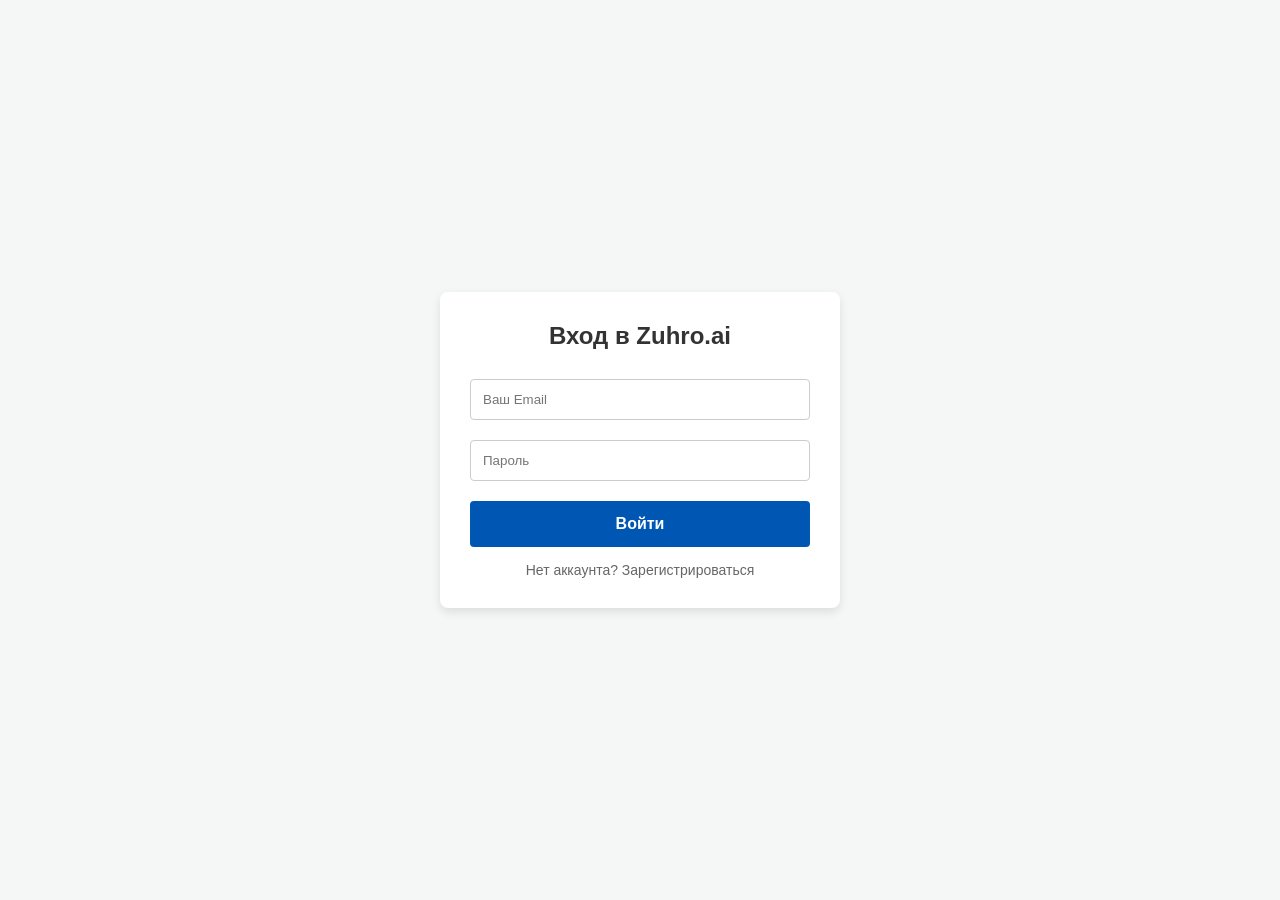
==== index.html @ bb4956e9 "Rename login.html to index.html" ====
<!DOCTYPE html>
<html lang="ru">
<head>
    <meta charset="UTF-8">
    <meta name="viewport" content="width=device-width, initial-scale=1.0">
    <title>Zuhro.ai - Вход в систему</title>
    <style>
        body { font-family: Arial, sans-serif; background-color: #f4f7f6; display: flex; justify-content: center; align-items: center; height: 100vh; margin: 0; }
        .login-box { background: white; padding: 30px; border-radius: 8px; box-shadow: 0 4px 10px rgba(0,0,0,0.1); width: 100%; max-width: 400px; box-sizing: border-box; }
        h2 { text-align: center; color: #333; margin-top: 0; }
        input { width: 100%; padding: 12px; margin: 10px 0; border: 1px solid #ccc; border-radius: 4px; box-sizing: border-box; }
        button { background-color: #0056b3; color: white; border: none; padding: 14px; border-radius: 4px; cursor: pointer; font-size: 16px; width: 100%; margin-top: 10px; font-weight: bold; }
        button:hover { background-color: #004494; }
        .toggle-text { text-align: center; margin-top: 15px; font-size: 14px; color: #666; cursor: pointer; }
        .toggle-text:hover { color: #0056b3; text-decoration: underline; }
    </style>
</head>
<body>

    <div class="login-box">
        <h2>Вход в Zuhro.ai</h2>
        <input type="email" placeholder="Ваш Email" required>
        <input type="password" placeholder="Пароль" required>
        <button onclick="alert('Данные готовы к отправке на сервер!')">Войти</button>
        <div class="toggle-text">Нет аккаунта? Зарегистрироваться</div>
    </div>

</body>
</html>
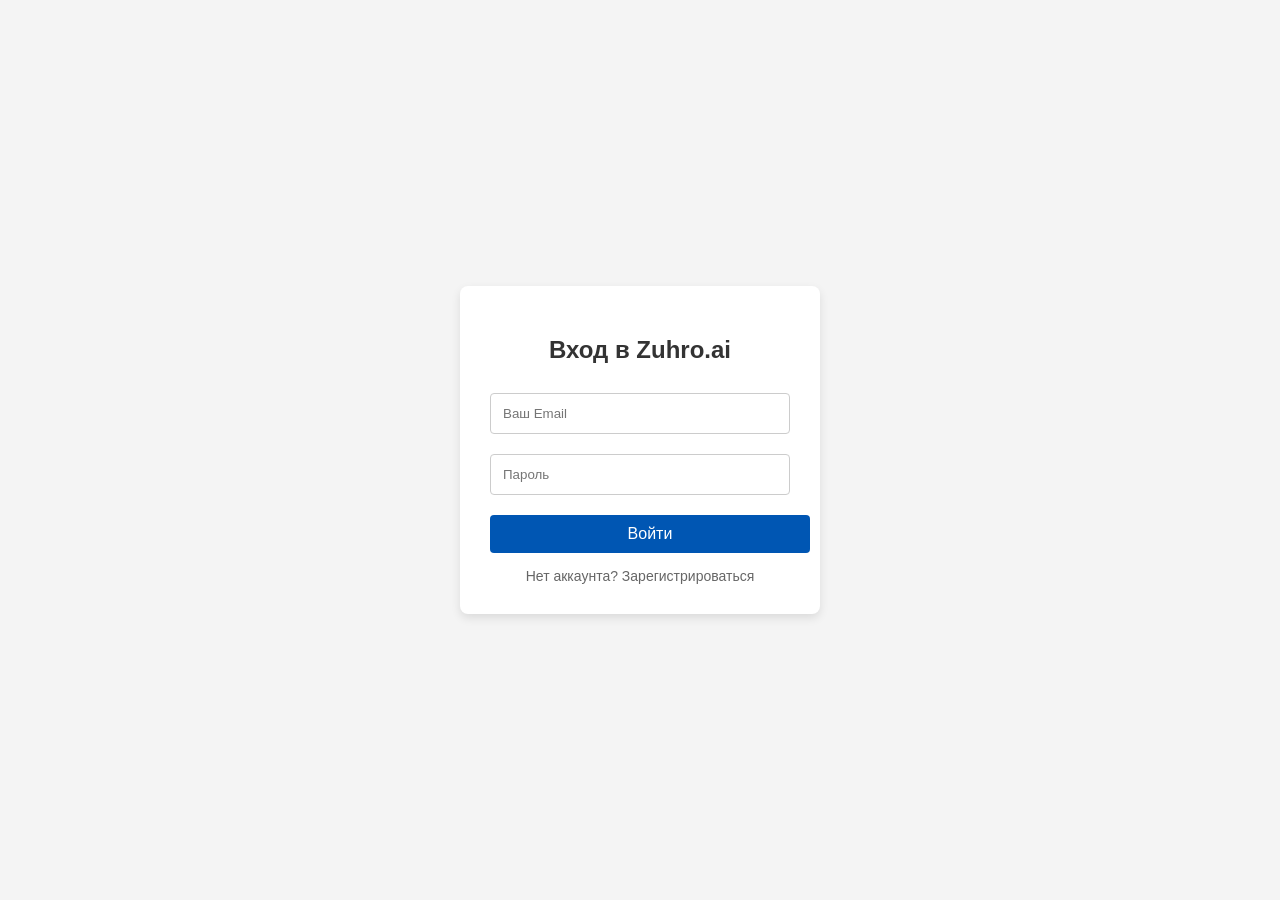
==== commit 67adcd5c: "Update index.html" ====
--- a/index.html
+++ b/index.html
@@ -2,29 +2,23 @@
 <html lang="ru">
 <head>
     <meta charset="UTF-8">
-    <meta name="viewport" content="width=device-width, initial-scale=1.0">
-    <title>Zuhro.ai - Вход в систему</title>
+    <title>Вход в Zuhro.ai</title>
     <style>
-        body { font-family: Arial, sans-serif; background-color: #f4f7f6; display: flex; justify-content: center; align-items: center; height: 100vh; margin: 0; }
-        .login-box { background: white; padding: 30px; border-radius: 8px; box-shadow: 0 4px 10px rgba(0,0,0,0.1); width: 100%; max-width: 400px; box-sizing: border-box; }
-        h2 { text-align: center; color: #333; margin-top: 0; }
+        body { font-family: Arial, sans-serif; background-color: #f4f4f4; display: flex; justify-content: center; align-items: center; height: 100vh; margin: 0; }
+        .login-box { background: white; padding: 30px; border-radius: 8px; box-shadow: 0 4px 10px rgba(0,0,0,0.1); width: 300px; }
+        h2 { text-align: center; color: #333; }
         input { width: 100%; padding: 12px; margin: 10px 0; border: 1px solid #ccc; border-radius: 4px; box-sizing: border-box; }
-        button { background-color: #0056b3; color: white; border: none; padding: 14px; border-radius: 4px; cursor: pointer; font-size: 16px; width: 100%; margin-top: 10px; font-weight: bold; }
-        button:hover { background-color: #004494; }
-        .toggle-text { text-align: center; margin-top: 15px; font-size: 14px; color: #666; cursor: pointer; }
-        .toggle-text:hover { color: #0056b3; text-decoration: underline; }
+        .btn { display: block; width: 100%; padding: 10px; background-color: #0056b3; color: white; text-align: center; border-radius: 4px; text-decoration: none; cursor: pointer; margin-top: 10px; }
+        .toggle-text { text-align: center; margin-top: 15px; font-size: 14px; color: #666; }
     </style>
 </head>
 <body>
-
     <div class="login-box">
         <h2>Вход в Zuhro.ai</h2>
-        <input type="email" placeholder="Ваш Email" required>
-        <input type="password" placeholder="Пароль" required>
-        <button onclick="alert('Данные готовы к отправке на сервер!')">Войти</button>
+        <input type="email" placeholder="Ваш Email">
+        <input type="password" placeholder="Пароль">
+        <a href="dashboard.html" class="btn">Войти</a>
         <div class="toggle-text">Нет аккаунта? Зарегистрироваться</div>
     </div>
-
 </body>
 </html>
-
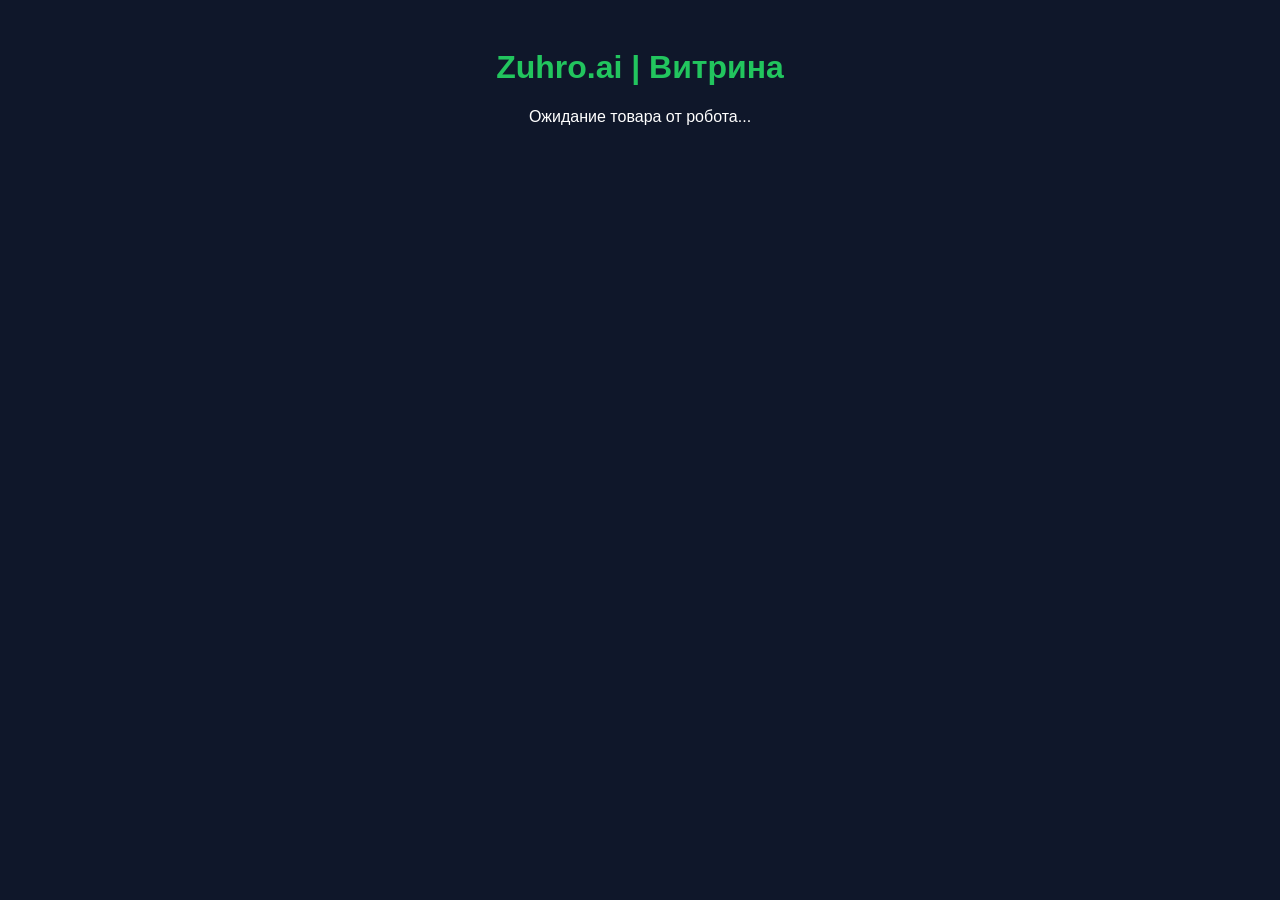
==== commit c76881cb: "Update index.html" ====
--- a/index.html
+++ b/index.html
@@ -2,23 +2,33 @@
 <html lang="ru">
 <head>
     <meta charset="UTF-8">
-    <title>Вход в Zuhro.ai</title>
+    <title>Zuhro.ai | Магазин</title>
     <style>
-        body { font-family: Arial, sans-serif; background-color: #f4f4f4; display: flex; justify-content: center; align-items: center; height: 100vh; margin: 0; }
-        .login-box { background: white; padding: 30px; border-radius: 8px; box-shadow: 0 4px 10px rgba(0,0,0,0.1); width: 300px; }
-        h2 { text-align: center; color: #333; }
-        input { width: 100%; padding: 12px; margin: 10px 0; border: 1px solid #ccc; border-radius: 4px; box-sizing: border-box; }
-        .btn { display: block; width: 100%; padding: 10px; background-color: #0056b3; color: white; text-align: center; border-radius: 4px; text-decoration: none; cursor: pointer; margin-top: 10px; }
-        .toggle-text { text-align: center; margin-top: 15px; font-size: 14px; color: #666; }
+        body { font-family: sans-serif; background: #0f172a; color: white; padding: 20px; }
+        .product-card { background: #1e293b; padding: 20px; border-radius: 12px; margin-top: 20px; border: 1px solid #334155; }
+        h1 { text-align: center; color: #22c55e; }
     </style>
 </head>
 <body>
-    <div class="login-box">
-        <h2>Вход в Zuhro.ai</h2>
-        <input type="email" placeholder="Ваш Email">
-        <input type="password" placeholder="Пароль">
-        <a href="dashboard.html" class="btn">Войти</a>
-        <div class="toggle-text">Нет аккаунта? Зарегистрироваться</div>
-    </div>
+
+<h1>Zuhro.ai | Витрина</h1>
+<div id="product-display">
+    <p style="text-align:center;">Ожидание товара от робота...</p>
+</div>
+
+<script>
+    // Робот проверяет, есть ли новый товар
+    const data = localStorage.getItem('zuhro_product');
+    if (data) {
+        const product = JSON.parse(data);
+        document.getElementById('product-display').innerHTML = `
+            <div class="product-card">
+                <h3>${product.name}</h3>
+                <p style="white-space: pre-line;">${product.description}</p>
+                <button style="width:100%; padding:10px; background:#22c55e; border:none; color:white; border-radius:5px;">Купить сейчас</button>
+            </div>
+        `;
+    }
+</script>
 </body>
 </html>
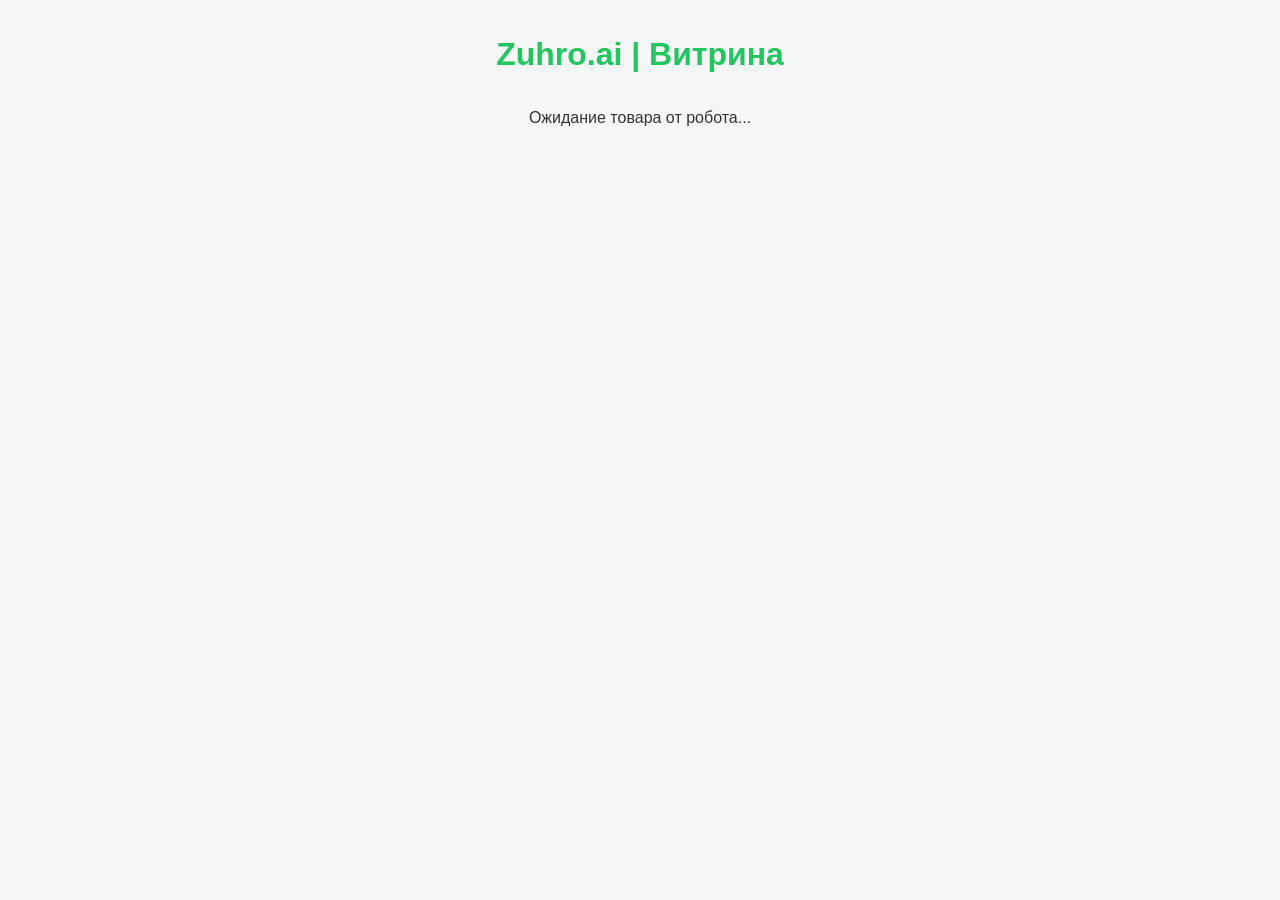
==== commit 04eeb49e: "Update index.html" ====
--- a/index.html
+++ b/index.html
@@ -2,33 +2,39 @@
 <html lang="ru">
 <head>
     <meta charset="UTF-8">
+    <meta name="viewport" content="width=device-width, initial-scale=1.0">
     <title>Zuhro.ai | Магазин</title>
     <style>
-        body { font-family: sans-serif; background: #0f172a; color: white; padding: 20px; }
-        .product-card { background: #1e293b; padding: 20px; border-radius: 12px; margin-top: 20px; border: 1px solid #334155; }
-        h1 { text-align: center; color: #22c55e; }
+        body { font-family: 'Segoe UI', Tahoma, Geneva, Verdana, sans-serif; background: #f4f7f6; color: #333; margin: 0; padding: 15px; }
+        h1 { text-align: center; color: #22c55e; margin-bottom: 20px; }
+        #product-display { display: flex; flex-wrap: wrap; justify-content: center; gap: 15px; }
+        .product-card { background: white; border-radius: 16px; padding: 15px; width: 100%; max-width: 320px; box-shadow: 0 4px 15px rgba(0,0,0,0.1); border: 1px solid #eee; }
+        .product-card h3 { margin: 0 0 10px 0; color: #1e293b; }
+        .product-card p { color: #64748b; font-size: 0.9em; white-space: pre-line; }
+        .btn-buy { width: 100%; padding: 12px; background: #22c55e; border: none; border-radius: 10px; color: white; font-weight: bold; cursor: pointer; transition: 0.3s; }
+        .btn-buy:hover { background: #16a34a; }
     </style>
 </head>
 <body>
 
 <h1>Zuhro.ai | Витрина</h1>
 <div id="product-display">
-    <p style="text-align:center;">Ожидание товара от робота...</p>
+    <p>Ожидание товара от робота...</p>
 </div>
 
 <script>
-    // Робот проверяет, есть ли новый товар
     const data = localStorage.getItem('zuhro_product');
     if (data) {
         const product = JSON.parse(data);
         document.getElementById('product-display').innerHTML = `
             <div class="product-card">
                 <h3>${product.name}</h3>
-                <p style="white-space: pre-line;">${product.description}</p>
-                <button style="width:100%; padding:10px; background:#22c55e; border:none; color:white; border-radius:5px;">Купить сейчас</button>
+                <p>${product.description}</p>
+                <button class="btn-buy">Купить сейчас</button>
             </div>
         `;
     }
 </script>
 </body>
 </html>
+
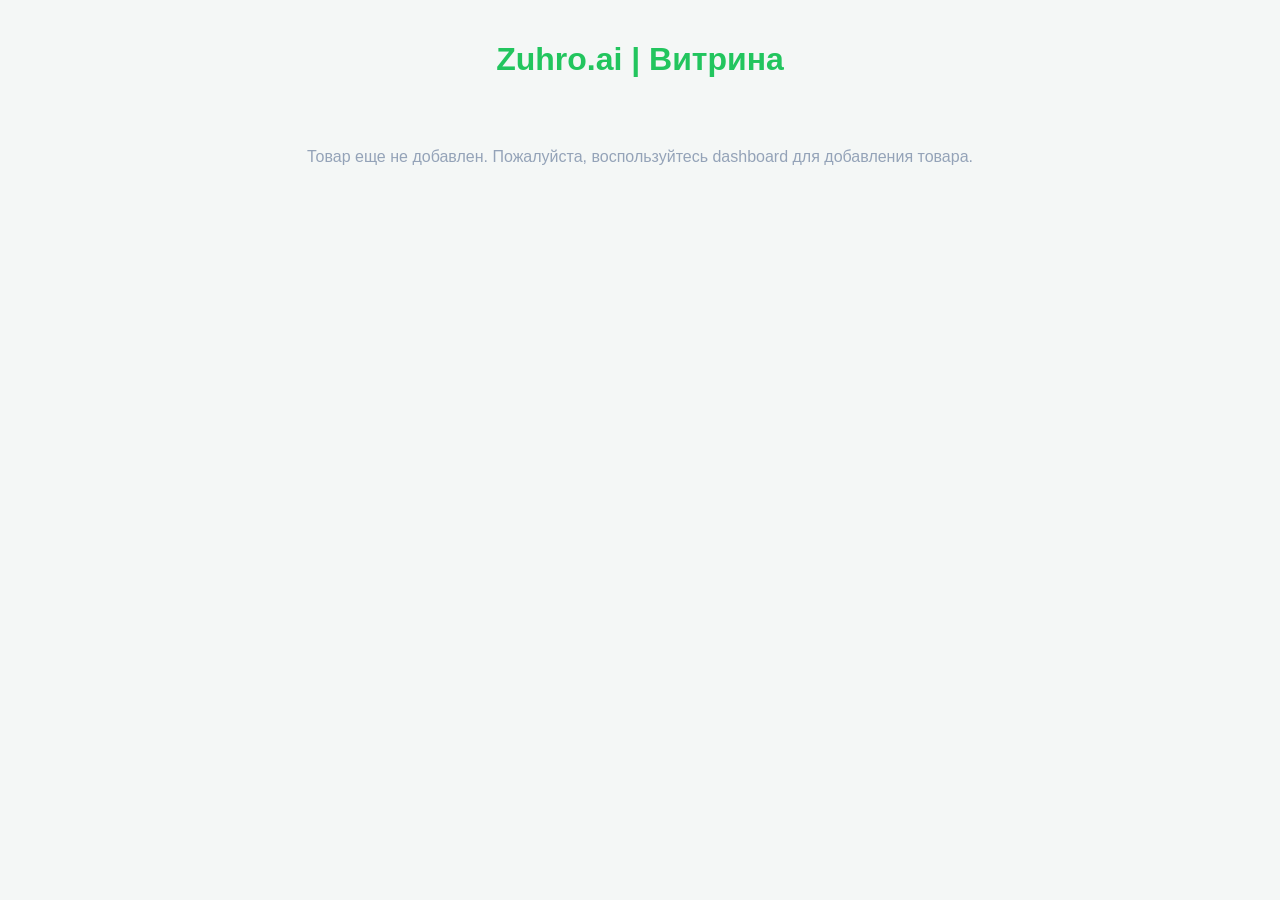
==== commit 3334aa97: "Update index.html" ====
--- a/index.html
+++ b/index.html
@@ -3,38 +3,47 @@
 <head>
     <meta charset="UTF-8">
     <meta name="viewport" content="width=device-width, initial-scale=1.0">
-    <title>Zuhro.ai | Магазин</title>
+    <title>Zuhro.ai | Витрина</title>
     <style>
-        body { font-family: 'Segoe UI', Tahoma, Geneva, Verdana, sans-serif; background: #f4f7f6; color: #333; margin: 0; padding: 15px; }
+        body { font-family: 'Segoe UI', Tahoma, Geneva, Verdana, sans-serif; background: #f4f7f6; color: #333; margin: 0; padding: 20px; }
         h1 { text-align: center; color: #22c55e; margin-bottom: 20px; }
         #product-display { display: flex; flex-wrap: wrap; justify-content: center; gap: 15px; }
-        .product-card { background: white; border-radius: 16px; padding: 15px; width: 100%; max-width: 320px; box-shadow: 0 4px 15px rgba(0,0,0,0.1); border: 1px solid #eee; }
+        .product-card { background: white; border-radius: 16px; padding: 15px; width: 100%; max-width: 320px; box-shadow: 0 4px 6px rgba(0,0,0,0.1); }
         .product-card h3 { margin: 0 0 10px 0; color: #1e293b; }
         .product-card p { color: #64748b; font-size: 0.9em; white-space: pre-line; }
-        .btn-buy { width: 100%; padding: 12px; background: #22c55e; border: none; border-radius: 10px; color: white; font-weight: bold; cursor: pointer; transition: 0.3s; }
+        .btn-buy { width: 100%; padding: 12px; background: #22c55e; border: none; border-radius: 10px; color: white; font-weight: bold; cursor: pointer; margin-top: 10px; }
         .btn-buy:hover { background: #16a34a; }
+        .no-data { text-align: center; color: #94a3b8; margin-top: 50px; }
     </style>
 </head>
 <body>
 
-<h1>Zuhro.ai | Витрина</h1>
-<div id="product-display">
-    <p>Ожидание товара от робота...</p>
-</div>
+    <h1>Zuhro.ai | Витрина</h1>
+    <div id="product-display">
+        <p class="no-data">Загрузка данных товара...</p>
+    </div>
 
-<script>
-    const data = localStorage.getItem('zuhro_product');
-    if (data) {
-        const product = JSON.parse(data);
-        document.getElementById('product-display').innerHTML = `
-            <div class="product-card">
-                <h3>${product.name}</h3>
-                <p>${product.description}</p>
-                <button class="btn-buy">Купить сейчас</button>
-            </div>
-        `;
-    }
-</script>
+    <script>
+        const data = localStorage.getItem('zuhro_product');
+        const display = document.getElementById('product-display');
+
+        if (data) {
+            try {
+                const product = JSON.parse(data);
+                display.innerHTML = `
+                    <div class="product-card">
+                        <h3>${product.name}</h3>
+                        <p>${product.description}</p>
+                        <button class="btn-buy">Купить сейчас</button>
+                    </div>
+                `;
+            } catch (e) {
+                display.innerHTML = '<p class="no-data">Ошибка при чтении данных товара.</p>';
+            }
+        } else {
+            display.innerHTML = '<p class="no-data">Товар еще не добавлен. Пожалуйста, воспользуйтесь dashboard для добавления товара.</p>';
+        }
+    </script>
 </body>
 </html>
 
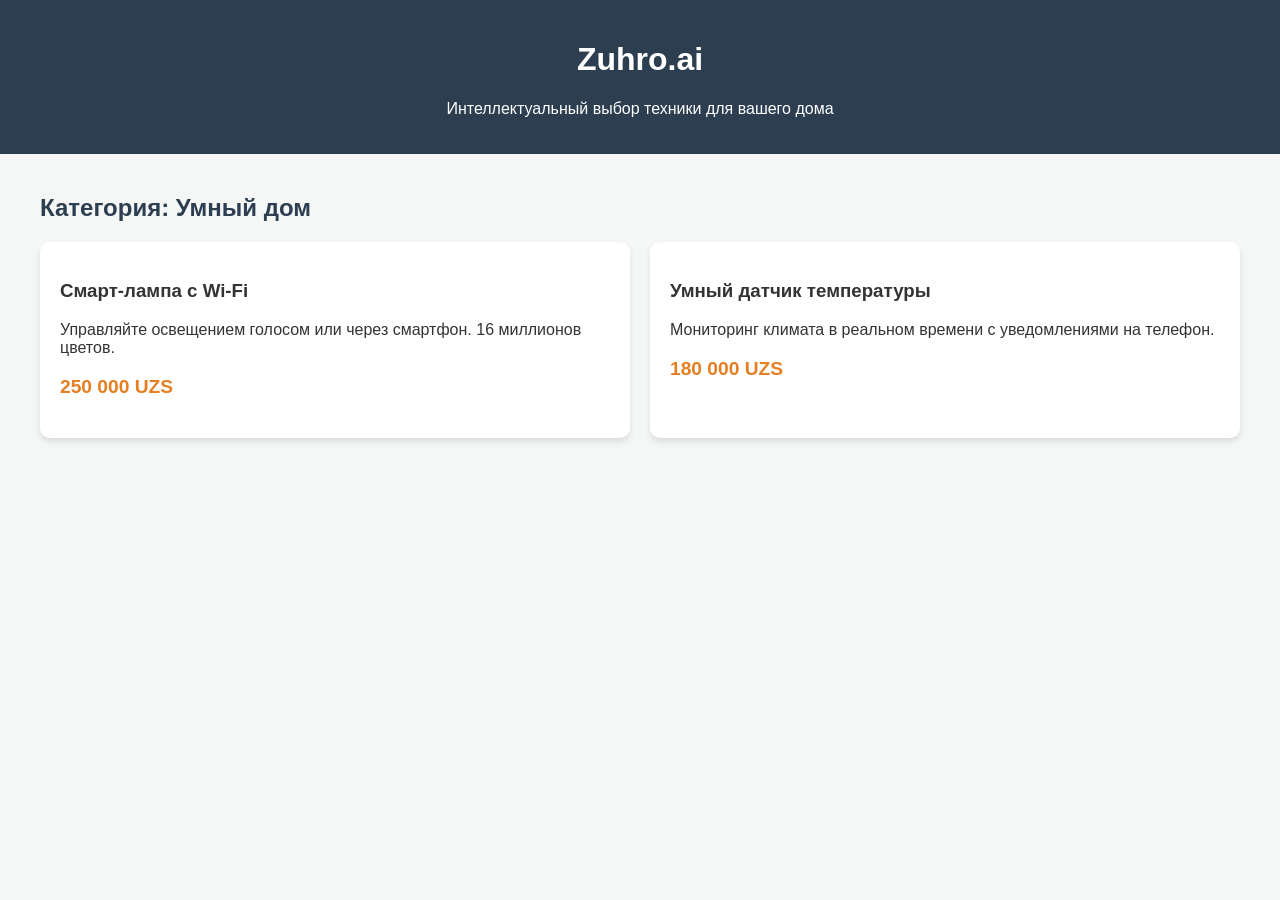
==== commit 7842e6fa: "Update index.html" ====
--- a/index.html
+++ b/index.html
@@ -3,47 +3,42 @@
 <head>
     <meta charset="UTF-8">
     <meta name="viewport" content="width=device-width, initial-scale=1.0">
-    <title>Zuhro.ai | Витрина</title>
+    <title>Zuhro.ai | Маркетплейс Будущего</title>
     <style>
-        body { font-family: 'Segoe UI', Tahoma, Geneva, Verdana, sans-serif; background: #f4f7f6; color: #333; margin: 0; padding: 20px; }
-        h1 { text-align: center; color: #22c55e; margin-bottom: 20px; }
-        #product-display { display: flex; flex-wrap: wrap; justify-content: center; gap: 15px; }
-        .product-card { background: white; border-radius: 16px; padding: 15px; width: 100%; max-width: 320px; box-shadow: 0 4px 6px rgba(0,0,0,0.1); }
-        .product-card h3 { margin: 0 0 10px 0; color: #1e293b; }
-        .product-card p { color: #64748b; font-size: 0.9em; white-space: pre-line; }
-        .btn-buy { width: 100%; padding: 12px; background: #22c55e; border: none; border-radius: 10px; color: white; font-weight: bold; cursor: pointer; margin-top: 10px; }
-        .btn-buy:hover { background: #16a34a; }
-        .no-data { text-align: center; color: #94a3b8; margin-top: 50px; }
+        body { font-family: 'Segoe UI', sans-serif; margin: 0; background: #f4f7f6; color: #333; }
+        header { background: #2c3e50; color: white; padding: 20px; text-align: center; }
+        .container { padding: 20px; max-width: 1200px; margin: auto; }
+        .grid { display: grid; grid-template-columns: repeat(auto-fit, minmax(280px, 1fr)); gap: 20px; }
+        .card { background: white; padding: 20px; border-radius: 10px; box-shadow: 0 4px 6px rgba(0,0,0,0.1); transition: 0.3s; }
+        .card:hover { transform: translateY(-5px); }
+        h2 { color: #2c3e50; }
+        .price { font-weight: bold; color: #e67e22; font-size: 1.2em; }
     </style>
 </head>
 <body>
 
-    <h1>Zuhro.ai | Витрина</h1>
-    <div id="product-display">
-        <p class="no-data">Загрузка данных товара...</p>
+<header>
+    <h1>Zuhro.ai</h1>
+    <p>Интеллектуальный выбор техники для вашего дома</p>
+</header>
+
+<div class="container">
+    <h2>Категория: Умный дом</h2>
+    <div class="grid" id="product-grid">
+        <!-- Сюда ИИ будет подгружать товары -->
+        <div class="card">
+            <h3>Смарт-лампа с Wi-Fi</h3>
+            <p>Управляйте освещением голосом или через смартфон. 16 миллионов цветов.</p>
+            <p class="price">250 000 UZS</p>
+        </div>
+        <div class="card">
+            <h3>Умный датчик температуры</h3>
+            <p>Мониторинг климата в реальном времени с уведомлениями на телефон.</p>
+            <p class="price">180 000 UZS</p>
+        </div>
     </div>
+</div>
 
-    <script>
-        const data = localStorage.getItem('zuhro_product');
-        const display = document.getElementById('product-display');
-
-        if (data) {
-            try {
-                const product = JSON.parse(data);
-                display.innerHTML = `
-                    <div class="product-card">
-                        <h3>${product.name}</h3>
-                        <p>${product.description}</p>
-                        <button class="btn-buy">Купить сейчас</button>
-                    </div>
-                `;
-            } catch (e) {
-                display.innerHTML = '<p class="no-data">Ошибка при чтении данных товара.</p>';
-            }
-        } else {
-            display.innerHTML = '<p class="no-data">Товар еще не добавлен. Пожалуйста, воспользуйтесь dashboard для добавления товара.</p>';
-        }
-    </script>
 </body>
 </html>
 
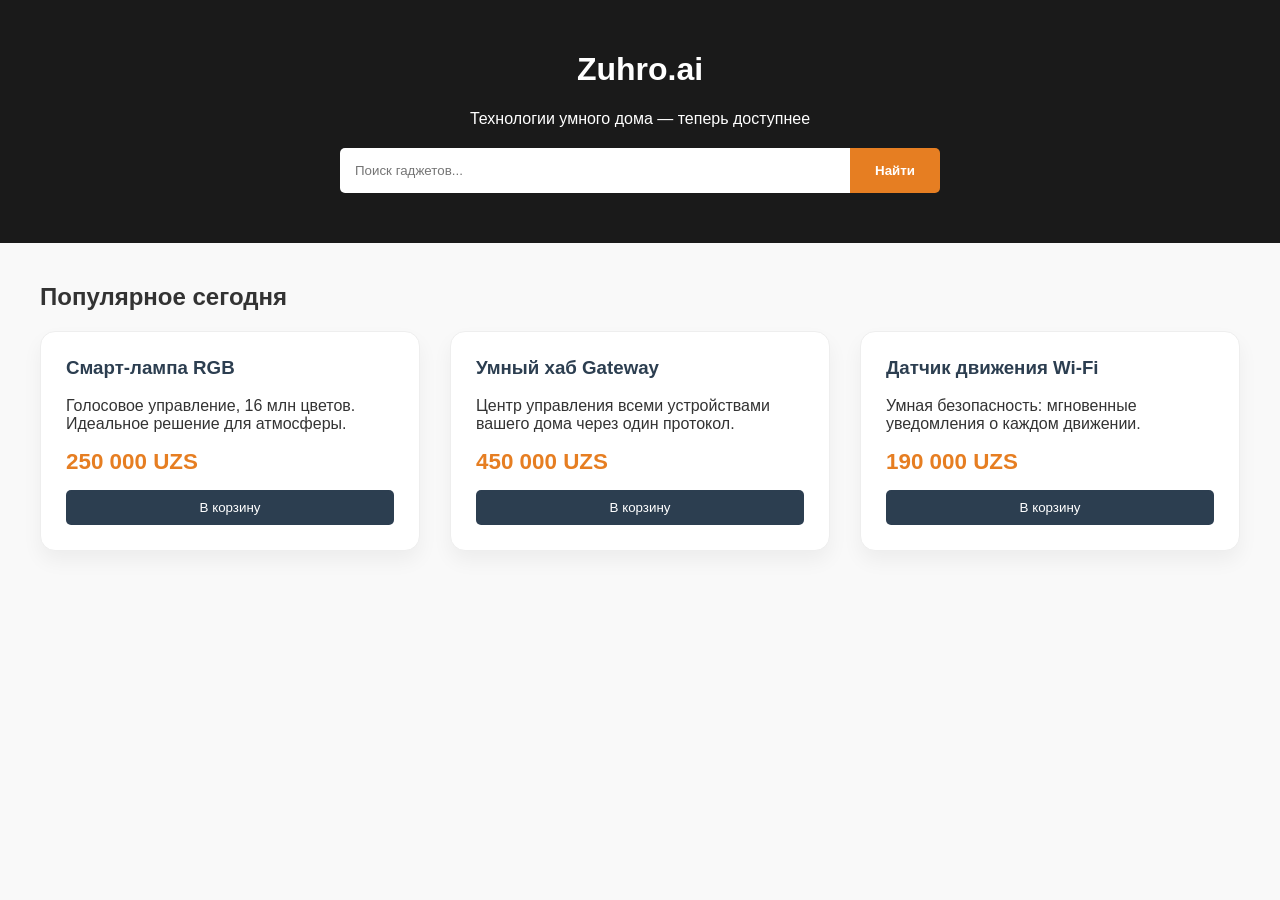
==== commit 46ad29e9: "Update index.html" ====
--- a/index.html
+++ b/index.html
@@ -5,40 +5,57 @@
     <meta name="viewport" content="width=device-width, initial-scale=1.0">
     <title>Zuhro.ai | Маркетплейс Будущего</title>
     <style>
-        body { font-family: 'Segoe UI', sans-serif; margin: 0; background: #f4f7f6; color: #333; }
-        header { background: #2c3e50; color: white; padding: 20px; text-align: center; }
+        body { font-family: 'Inter', sans-serif; margin: 0; background: #f9f9f9; color: #333; }
+        header { background: #1a1a1a; color: white; padding: 30px 20px; text-align: center; }
+        
+        .search-container { max-width: 600px; margin: 20px auto; display: flex; }
+        .search-container input { width: 100%; padding: 15px; border: none; border-radius: 5px 0 0 5px; outline: none; }
+        .search-container button { padding: 15px 25px; background: #e67e22; color: white; border: none; border-radius: 0 5px 5px 0; cursor: pointer; font-weight: bold; }
+        
         .container { padding: 20px; max-width: 1200px; margin: auto; }
-        .grid { display: grid; grid-template-columns: repeat(auto-fit, minmax(280px, 1fr)); gap: 20px; }
-        .card { background: white; padding: 20px; border-radius: 10px; box-shadow: 0 4px 6px rgba(0,0,0,0.1); transition: 0.3s; }
-        .card:hover { transform: translateY(-5px); }
-        h2 { color: #2c3e50; }
-        .price { font-weight: bold; color: #e67e22; font-size: 1.2em; }
+        .grid { display: grid; grid-template-columns: repeat(auto-fit, minmax(300px, 1fr)); gap: 30px; }
+        
+        .card { background: white; padding: 25px; border-radius: 15px; box-shadow: 0 10px 20px rgba(0,0,0,0.05); transition: 0.4s; border: 1px solid #eee; }
+        .card:hover { transform: translateY(-10px); box-shadow: 0 15px 30px rgba(0,0,0,0.1); }
+        .card h3 { margin-top: 0; color: #2c3e50; }
+        .price { font-size: 1.4em; font-weight: 800; color: #e67e22; margin: 15px 0; }
+        .buy-btn { background: #2c3e50; color: white; padding: 10px 20px; border: none; border-radius: 5px; width: 100%; cursor: pointer; }
     </style>
 </head>
 <body>
 
 <header>
     <h1>Zuhro.ai</h1>
-    <p>Интеллектуальный выбор техники для вашего дома</p>
+    <p>Технологии умного дома — теперь доступнее</p>
+    <div class="search-container">
+        <input type="text" placeholder="Поиск гаджетов...">
+        <button>Найти</button>
+    </div>
 </header>
 
 <div class="container">
-    <h2>Категория: Умный дом</h2>
-    <div class="grid" id="product-grid">
-        <!-- Сюда ИИ будет подгружать товары -->
+    <h2>Популярное сегодня</h2>
+    <div class="grid">
         <div class="card">
-            <h3>Смарт-лампа с Wi-Fi</h3>
-            <p>Управляйте освещением голосом или через смартфон. 16 миллионов цветов.</p>
-            <p class="price">250 000 UZS</p>
+            <h3>Смарт-лампа RGB</h3>
+            <p>Голосовое управление, 16 млн цветов. Идеальное решение для атмосферы.</p>
+            <div class="price">250 000 UZS</div>
+            <button class="buy-btn">В корзину</button>
         </div>
         <div class="card">
-            <h3>Умный датчик температуры</h3>
-            <p>Мониторинг климата в реальном времени с уведомлениями на телефон.</p>
-            <p class="price">180 000 UZS</p>
+            <h3>Умный хаб Gateway</h3>
+            <p>Центр управления всеми устройствами вашего дома через один протокол.</p>
+            <div class="price">450 000 UZS</div>
+            <button class="buy-btn">В корзину</button>
+        </div>
+        <div class="card">
+            <h3>Датчик движения Wi-Fi</h3>
+            <p>Умная безопасность: мгновенные уведомления о каждом движении.</p>
+            <div class="price">190 000 UZS</div>
+            <button class="buy-btn">В корзину</button>
         </div>
     </div>
 </div>
 
 </body>
 </html>
-
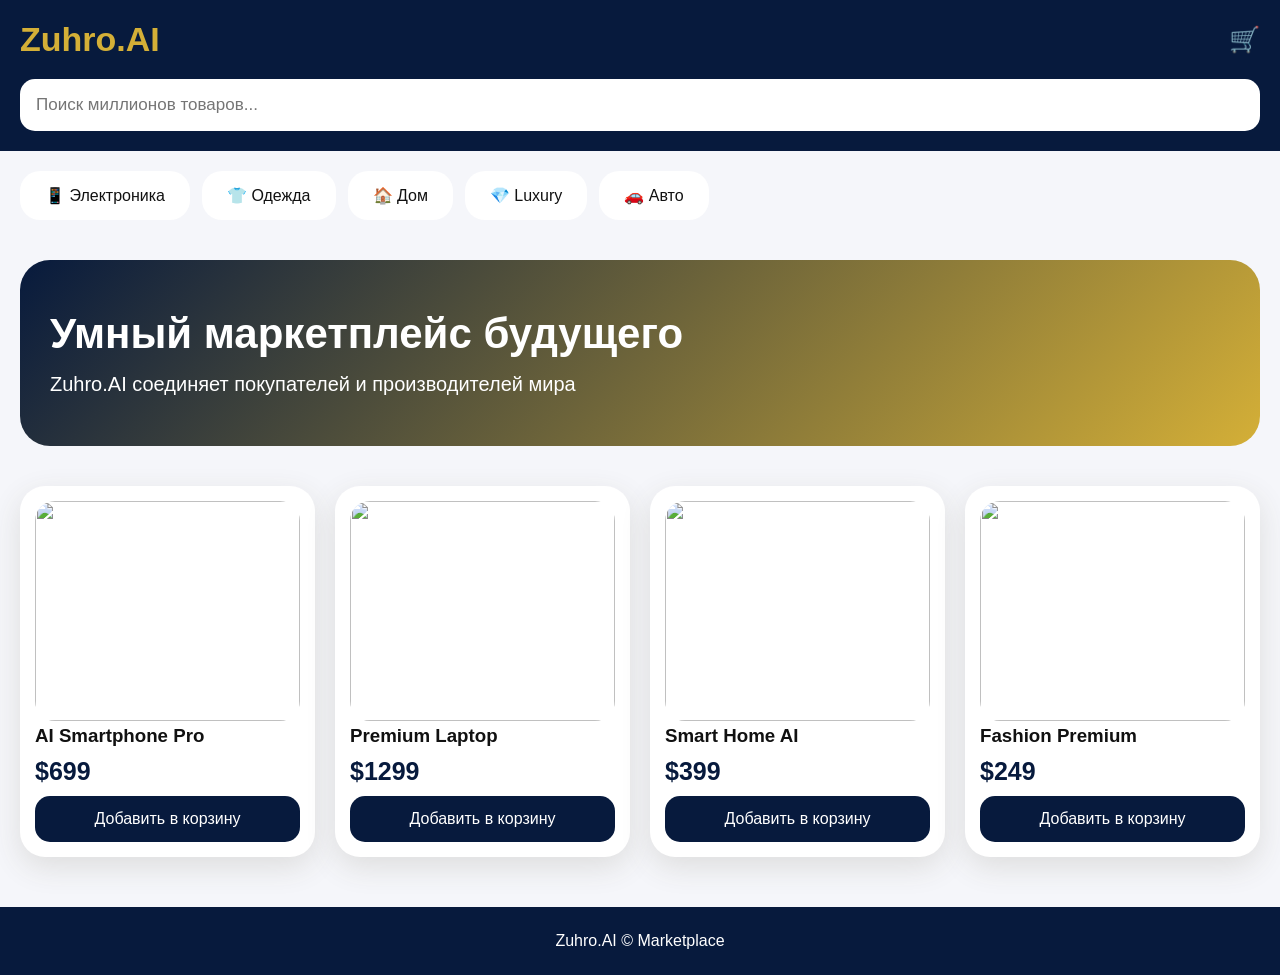
==== commit 49a51daa: "Update index.html" ====
--- a/index.html
+++ b/index.html
@@ -1,61 +1,224 @@
 <!DOCTYPE html>
 <html lang="ru">
 <head>
-    <meta charset="UTF-8">
-    <meta name="viewport" content="width=device-width, initial-scale=1.0">
-    <title>Zuhro.ai | Маркетплейс Будущего</title>
-    <style>
-        body { font-family: 'Inter', sans-serif; margin: 0; background: #f9f9f9; color: #333; }
-        header { background: #1a1a1a; color: white; padding: 30px 20px; text-align: center; }
-        
-        .search-container { max-width: 600px; margin: 20px auto; display: flex; }
-        .search-container input { width: 100%; padding: 15px; border: none; border-radius: 5px 0 0 5px; outline: none; }
-        .search-container button { padding: 15px 25px; background: #e67e22; color: white; border: none; border-radius: 0 5px 5px 0; cursor: pointer; font-weight: bold; }
-        
-        .container { padding: 20px; max-width: 1200px; margin: auto; }
-        .grid { display: grid; grid-template-columns: repeat(auto-fit, minmax(300px, 1fr)); gap: 30px; }
-        
-        .card { background: white; padding: 25px; border-radius: 15px; box-shadow: 0 10px 20px rgba(0,0,0,0.05); transition: 0.4s; border: 1px solid #eee; }
-        .card:hover { transform: translateY(-10px); box-shadow: 0 15px 30px rgba(0,0,0,0.1); }
-        .card h3 { margin-top: 0; color: #2c3e50; }
-        .price { font-size: 1.4em; font-weight: 800; color: #e67e22; margin: 15px 0; }
-        .buy-btn { background: #2c3e50; color: white; padding: 10px 20px; border: none; border-radius: 5px; width: 100%; cursor: pointer; }
-    </style>
+<meta charset="UTF-8">
+<meta name="viewport" content="width=device-width, initial-scale=1.0">
+
+<title>Zuhro.AI Marketplace</title>
+
+<style>
+*{
+margin:0;
+padding:0;
+box-sizing:border-box;
+font-family:Arial,sans-serif;
+}
+
+body{
+background:#f5f6fa;
+color:#111;
+}
+
+header{
+background:#071a3d;
+padding:20px;
+color:white;
+}
+
+.logo{
+font-size:34px;
+font-weight:900;
+color:#d4af37;
+}
+
+.top{
+display:flex;
+justify-content:space-between;
+align-items:center;
+}
+
+.cart{
+font-size:25px;
+}
+
+.search{
+margin-top:20px;
+width:100%;
+padding:16px;
+border-radius:15px;
+border:none;
+font-size:17px;
+}
+
+.categories{
+display:flex;
+gap:12px;
+overflow:auto;
+padding:20px;
+}
+
+.categories div{
+background:white;
+padding:15px 25px;
+border-radius:20px;
+white-space:nowrap;
+}
+
+.hero{
+margin:20px;
+padding:50px 30px;
+border-radius:30px;
+background:linear-gradient(135deg,#071a3d,#d4af37);
+color:white;
+}
+
+.hero h1{
+font-size:42px;
+}
+
+.hero p{
+font-size:20px;
+margin-top:15px;
+}
+
+.products{
+padding:20px;
+display:grid;
+grid-template-columns:repeat(auto-fit,minmax(220px,1fr));
+gap:20px;
+}
+
+.card{
+background:white;
+border-radius:25px;
+padding:15px;
+box-shadow:0 10px 30px #ddd;
+}
+
+.card img{
+width:100%;
+height:220px;
+object-fit:cover;
+border-radius:20px;
+}
+
+.price{
+font-size:25px;
+font-weight:bold;
+color:#071a3d;
+margin:10px 0;
+}
+
+button{
+width:100%;
+padding:14px;
+border:0;
+border-radius:15px;
+background:#071a3d;
+color:white;
+font-size:16px;
+}
+
+footer{
+background:#071a3d;
+color:white;
+text-align:center;
+padding:25px;
+margin-top:30px;
+}
+
+</style>
 </head>
+
+
 <body>
 
 <header>
-    <h1>Zuhro.ai</h1>
-    <p>Технологии умного дома — теперь доступнее</p>
-    <div class="search-container">
-        <input type="text" placeholder="Поиск гаджетов...">
-        <button>Найти</button>
-    </div>
+
+<div class="top">
+
+<div class="logo">
+Zuhro.AI
+</div>
+
+<div class="cart">
+🛒
+</div>
+
+</div>
+
+
+<input class="search" placeholder="Поиск миллионов товаров...">
+
 </header>
 
-<div class="container">
-    <h2>Популярное сегодня</h2>
-    <div class="grid">
-        <div class="card">
-            <h3>Смарт-лампа RGB</h3>
-            <p>Голосовое управление, 16 млн цветов. Идеальное решение для атмосферы.</p>
-            <div class="price">250 000 UZS</div>
-            <button class="buy-btn">В корзину</button>
-        </div>
-        <div class="card">
-            <h3>Умный хаб Gateway</h3>
-            <p>Центр управления всеми устройствами вашего дома через один протокол.</p>
-            <div class="price">450 000 UZS</div>
-            <button class="buy-btn">В корзину</button>
-        </div>
-        <div class="card">
-            <h3>Датчик движения Wi-Fi</h3>
-            <p>Умная безопасность: мгновенные уведомления о каждом движении.</p>
-            <div class="price">190 000 UZS</div>
-            <button class="buy-btn">В корзину</button>
-        </div>
-    </div>
-</div>
+
+<div class="categories">
+
+<div>📱 Электроника</div>
+<div>👕 Одежда</div>
+<div>🏠 Дом</div>
+<div>💎 Luxury</div>
+<div>🚗 Авто</div>
+
+</div>
+
+
+<section class="hero">
+
+<h1>
+Умный маркетплейс будущего
+</h1>
+
+<p>
+Zuhro.AI соединяет покупателей и производителей мира
+</p>
+
+</section>
+
+
+<section class="products">
+
+
+<div class="card">
+<img src="https://images.unsplash.com/photo-1511707171634-5f897ff02aa9">
+<h3>AI Smartphone Pro</h3>
+<div class="price">$699</div>
+<button>Добавить в корзину</button>
+</div>
+
+
+<div class="card">
+<img src="https://images.unsplash.com/photo-1496181133206-80ce9b88a853">
+<h3>Premium Laptop</h3>
+<div class="price">$1299</div>
+<button>Добавить в корзину</button>
+</div>
+
+
+<div class="card">
+<img src="https://images.unsplash.com/photo-1558002038-1055907df827">
+<h3>Smart Home AI</h3>
+<div class="price">$399</div>
+<button>Добавить в корзину</button>
+</div>
+
+
+<div class="card">
+<img src="https://images.unsplash.com/photo-1525507119028-ed4c629a60a3">
+<h3>Fashion Premium</h3>
+<div class="price">$249</div>
+<button>Добавить в корзину</button>
+</div>
+
+
+</section>
+
+
+<footer>
+Zuhro.AI © Marketplace
+</footer>
+
 
 </body>
 </html>
